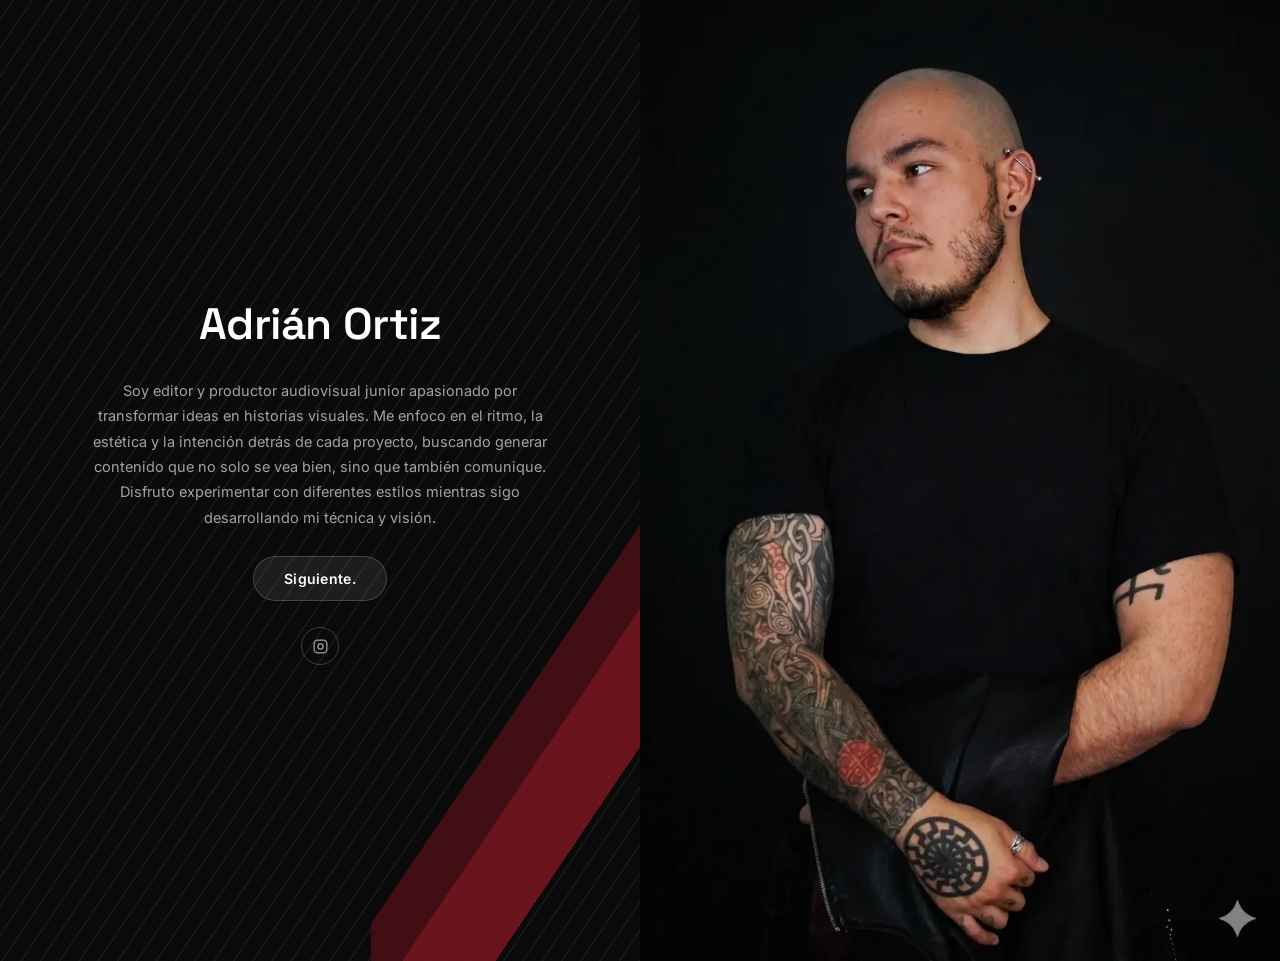
==== index.html @ 24fd785d "Establece Hola.html como index en la raiz y actualiza rutas" ====
<!DOCTYPE html>
<html lang="es">
<head>
<meta charset="UTF-8">
<meta name="viewport" content="width=device-width, initial-scale=1.0">
<title>Adrián Ortiz — Portafolio</title>
<link rel="preconnect" href="https://fonts.googleapis.com">
<link rel="preconnect" href="https://fonts.gstatic.com" crossorigin>
<link href="https://fonts.googleapis.com/css2?family=Space+Grotesk:wght@400;500;600;700&family=Inter:wght@400;500;600&display=swap" rel="stylesheet">
<link rel="stylesheet" href="/styles/Styles.css">
</head>
<body>

<div class="hola-split">

  <div class="hola-left">
    <div class="hola-content hola-reveal">
      <h1 class="hola-name">Adrián Ortiz </h1>
      <p class="hola-tagline">Soy editor y productor audiovisual junior apasionado por transformar ideas en historias visuales. Me enfoco en el ritmo, la estética y la intención detrás de cada proyecto, buscando generar contenido que no solo se vea bien, sino que también comunique. Disfruto experimentar con diferentes estilos mientras sigo desarrollando mi técnica y visión.</p>

      <a href="/pages/Menu.html" class="hola-next">Siguiente.</a>

      <a href="https://www.instagram.com/elborre_go?igsi=MTNsam81Ynk5bWp0eA==" target="_blank" rel="noopener" class="hola-social" aria-label="Instagram">
        <svg viewBox="0 0 24 24" fill="none" stroke="currentColor" stroke-width="1.8" stroke-linecap="round" stroke-linejoin="round">
          <rect x="3" y="3" width="18" height="18" rx="5"/>
          <circle cx="12" cy="12" r="3.6"/>
          <circle cx="17.2" cy="6.8" r="0.6" fill="currentColor" stroke="none"/>
        </svg>
      </a>
    </div>
  </div>

  <div class="hola-right">
      <img src="/src/Gemini_Generated_Image_mcw66hmcw66hmcw6.webp" alt="Adrián Ortiz">
  </div>

<script>
  window.addEventListener('DOMContentLoaded', ()=>{
    document.querySelectorAll('.hola-reveal').forEach(el=>{
      requestAnimationFrame(()=> el.classList.add('in'));
    });
  });
</script>

</body>
</html>
---- styles/Styles.css ----
:root{
  --navy:#0F2A52;
  --navy-tint:#F2F5FA;
  --ink:#0A0A0A;
  --gray:#6B7280;
  --line:#E4E6EA;
  --white:#FFFFFF;
  --maxw:1180px;

  /* Hola (landing) palette */
  --hola-bg:#0A0A0B;
  --hola-red:#7A1620;
  --hola-red-dim:#4A0E14;
  --hola-mut:rgba(255,255,255,.62);
}
*{box-sizing:border-box;margin:0;padding:0;}
html{scroll-behavior:smooth;}
body{
  background:var(--white);
  color:var(--ink);
  font-family:'Inter',system-ui,sans-serif;
  -webkit-font-smoothing:antialiased;
}
h1,h2,h3,.eyebrow,.logo{font-family:'Space Grotesk',sans-serif;}

/* ---------- HEADER ---------- */
header{
  position:sticky;top:0;z-index:50;
  background:rgba(255,255,255,.92);
  backdrop-filter:blur(8px);
  border-bottom:1px solid var(--line);
}
.nav-inner{
  max-width:var(--maxw);margin:0 auto;
  display:flex;align-items:center;justify-content:space-between;
  padding:22px 32px;
}
.nav-left{display:flex;gap:36px;align-items:center;}
.nav-left a{
  text-decoration:none;color:var(--gray);
  font-size:13px;letter-spacing:.12em;text-transform:uppercase;
  font-weight:600;transition:color .2s ease;
}
.nav-left a.active,.nav-left a:hover{color:var(--ink);}
.home-icon{width:22px;height:22px;color:var(--ink);}

/* ---------- SECTION SHELL ---------- */
section{max-width:var(--maxw);margin:0 auto;padding:0 32px;}
.intro{padding:88px 32px 56px;text-align:center;max-width:760px;margin:0 auto;}
.intro h1{font-size:34px;font-weight:700;letter-spacing:-.01em;margin-bottom:18px;}
.intro p{color:var(--gray);font-size:16px;line-height:1.7;}

.eyebrow{
  display:inline-flex;align-items:center;justify-content:center;
  background:var(--ink);color:var(--white);
  font-size:12px;font-weight:600;letter-spacing:.14em;
  text-transform:uppercase;
  border-radius:999px;padding:22px 30px;
  margin-bottom:28px;
}

/* ---------- SPLIT ROW (timeline-ruler divider) ---------- */
.row{
  position:relative;
  display:grid;
  grid-template-columns:1fr 1fr;
  gap:0 56px;
  padding:56px 0;
  border-top:1px solid var(--line);
}
.row:first-of-type{border-top:none;}
.row::before{
  content:'';
  position:absolute;
  top:0;bottom:0;left:50%;
  width:1px;
  background:repeating-linear-gradient(
    to bottom,
    var(--navy) 0 4px,
    transparent 4px 14px
  );
  margin-left:-28px;
  opacity:.5;
}
.col-text{padding-right:8px;}
.col-text .label{
  font-size:12px;font-weight:600;color:var(--navy);
  letter-spacing:.14em;text-transform:uppercase;margin-bottom:14px;
}
.col-text h3{font-size:22px;font-weight:600;margin-bottom:16px;letter-spacing:-.01em;}
.col-text p{color:var(--gray);font-size:15px;line-height:1.75;margin-bottom:14px;}
.col-text p:last-child{margin-bottom:0;}

.tools{display:flex;gap:12px;margin-top:22px;}
.tool-chip{
  display:flex;align-items:center;justify-content:center;
  width:44px;height:44px;border-radius:10px;
  border:1px solid var(--line);color:var(--navy);
  font-family:'Space Grotesk';font-weight:700;font-size:14px;
}

/* ---------- MEDIA FRAME (marco azul obscuro) ---------- */
.media-frame{
  border:2px dashed var(--navy);
  background:var(--navy-tint);
  border-radius:6px;
  min-height:340px;
  display:flex;flex-direction:column;align-items:center;justify-content:center;
  gap:12px;
  position:relative;
  overflow:hidden;
}
.media-frame .tag{
  position:absolute;top:10px;left:10px;
  background:var(--navy);color:var(--white);
  font-size:11px;font-weight:600;letter-spacing:.08em;text-transform:uppercase;
  padding:6px 10px;border-radius:4px;
}
.media-frame .placeholder-text{
  color:var(--navy);font-size:13px;font-weight:500;letter-spacing:.02em;
  text-align:center;padding:0 20px;
}
.play-dot{
  width:52px;height:52px;border-radius:50%;
  border:2px solid var(--navy);
  display:flex;align-items:center;justify-content:center;
}
.play-dot svg{width:18px;height:18px;fill:var(--navy);}

.media-frame.short{min-height:220px;}

.grid-4{
  display:grid;grid-template-columns:1fr 1fr;gap:2px;
  width:100%;height:100%;min-height:340px;
}
.grid-4 .cell{
  border:1px dashed var(--navy);
  display:flex;align-items:center;justify-content:center;
  font-size:11px;color:var(--navy);font-weight:600;
  letter-spacing:.06em;text-transform:uppercase;
  background:var(--navy-tint);
}

.caption{
  font-size:12px;color:var(--gray);text-align:center;
  margin-top:10px;font-style:italic;
}

/* ---------- FOOTER ---------- */
footer{
  border-top:1px solid var(--line);
  padding:48px 32px 64px;
  text-align:center;
  color:var(--gray);
  font-size:13px;
}

.back-to-top{
  position:fixed;right:24px;bottom:24px;z-index:40;
  width:46px;height:46px;border-radius:50%;
  background:var(--ink);color:var(--white);
  display:flex;align-items:center;justify-content:center;
  border:none;cursor:pointer;
  opacity:0;pointer-events:none;
  transition:opacity .25s ease, transform .25s ease;
}
.back-to-top.show{opacity:1;pointer-events:auto;}
.back-to-top:hover{transform:translateY(-3px);}
.back-to-top svg{width:18px;height:18px;}

.reveal{opacity:0;transform:translateY(14px);transition:opacity .6s ease, transform .6s ease;}
.reveal.in{opacity:1;transform:translateY(0);}

/* ---------- RESPONSIVE ---------- */
@media (max-width:860px){
  .nav-left{gap:22px;}
  .intro{padding:64px 24px 40px;}
  .intro h1{font-size:26px;}
  section{padding:0 20px;}
  .row{grid-template-columns:1fr;gap:24px;padding:36px 0;}
  .row::before{display:none;}
  .col-text{padding-right:0;}
  .media-frame,.grid-4{min-height:240px;}
}

/* ==========================================================
   HOLA (LANDING SPLIT-SCREEN) — dark, diagonal-stripe hero
   ========================================================== */
.hola-split{
  display:grid;
  grid-template-columns:1fr 1fr;
  min-height:100vh;
  background:var(--hola-bg);
}

/* ---------- LEFT: diagonal-stripe hero ---------- */
.hola-left{
  position:relative;
  display:flex;
  align-items:center;
  justify-content:center;
  padding:48px;
  background:var(--hola-bg);
  overflow:hidden;
}
.hola-left::before{
  content:'';
  position:absolute;
  inset:-30% -10%;
  background:repeating-linear-gradient(
    124deg,
    rgba(255,255,255,.05) 0 2px,
    transparent 2px 16px
  );
  pointer-events:none;
}
.hola-left::after{
  content:'';
  position:absolute;
  top:-25%;
  left:58%;
  width:120%;
  height:170%;
  background:linear-gradient(
    124deg,
    transparent 42%,
    var(--hola-red-dim) 42% 45%,
    var(--hola-red) 45% 50%,
    transparent 50%
  );
  opacity:.85;
  pointer-events:none;
}

.hola-content{
  position:relative;
  z-index:2;
  max-width:460px;
  text-align:center;
  display:flex;
  flex-direction:column;
  align-items:center;
  gap:26px;
}
.hola-name{
  font-family:'Space Grotesk',sans-serif;
  font-weight:600;
  font-size:44px;
  color:var(--white);
  letter-spacing:-.01em;
}
.hola-tagline{
  color:var(--hola-mut);
  font-size:14.5px;
  line-height:1.75;
}

.hola-next{
  display:inline-flex;
  align-items:center;
  justify-content:center;
  background:rgba(255,255,255,.08);
  border:1px solid rgba(255,255,255,.18);
  color:var(--white);
  font-family:'Inter',sans-serif;
  font-size:14px;
  font-weight:600;
  letter-spacing:.02em;
  padding:13px 30px;
  border-radius:999px;
  text-decoration:none;
  transition:background .2s ease, transform .2s ease, border-color .2s ease;
}
.hola-next:hover{
  background:rgba(255,255,255,.16);
  border-color:rgba(255,255,255,.32);
  transform:translateY(-2px);
}

.hola-social{
  display:flex;
  align-items:center;
  justify-content:center;
  width:38px;height:38px;
  border-radius:50%;
  border:1px solid rgba(255,255,255,.2);
  color:var(--hola-mut);
  transition:color .2s ease, border-color .2s ease, transform .2s ease;
}
.hola-social:hover{
  color:var(--white);
  border-color:rgba(255,255,255,.4);
  transform:translateY(-2px);
}
.hola-social svg{width:17px;height:17px;}

/* ---------- RIGHT: portrait ---------- */
.hola-right{
  position:relative;
  background:#000;
  min-height:100%;
}
.hola-right img{
  width:100%;
  height:100%;
  object-fit:cover;
  display:block;
}
.hola-right .hola-placeholder{
  position:absolute;
  inset:0;
  display:flex;
  align-items:center;
  justify-content:center;
  flex-direction:column;
  gap:10px;
  border:2px dashed rgba(255,255,255,.25);
  margin:20px;
  border-radius:8px;
  color:rgba(255,255,255,.5);
  font-size:13px;
  text-align:center;
  padding: 0 24px;
}

.hola-reveal{opacity:0;transform:translateY(16px);transition:opacity .8s ease, transform .8s ease;}
.hola-reveal.in{opacity:1;transform:translateY(0);}

@media (max-width:860px){
  .hola-split{grid-template-columns:1fr;}
  .hola-right{min-height:52vh;order:-1;}
  .hola-left{padding:56px 28px;min-height:48vh;}
  .hola-name{font-size:32px;}
}
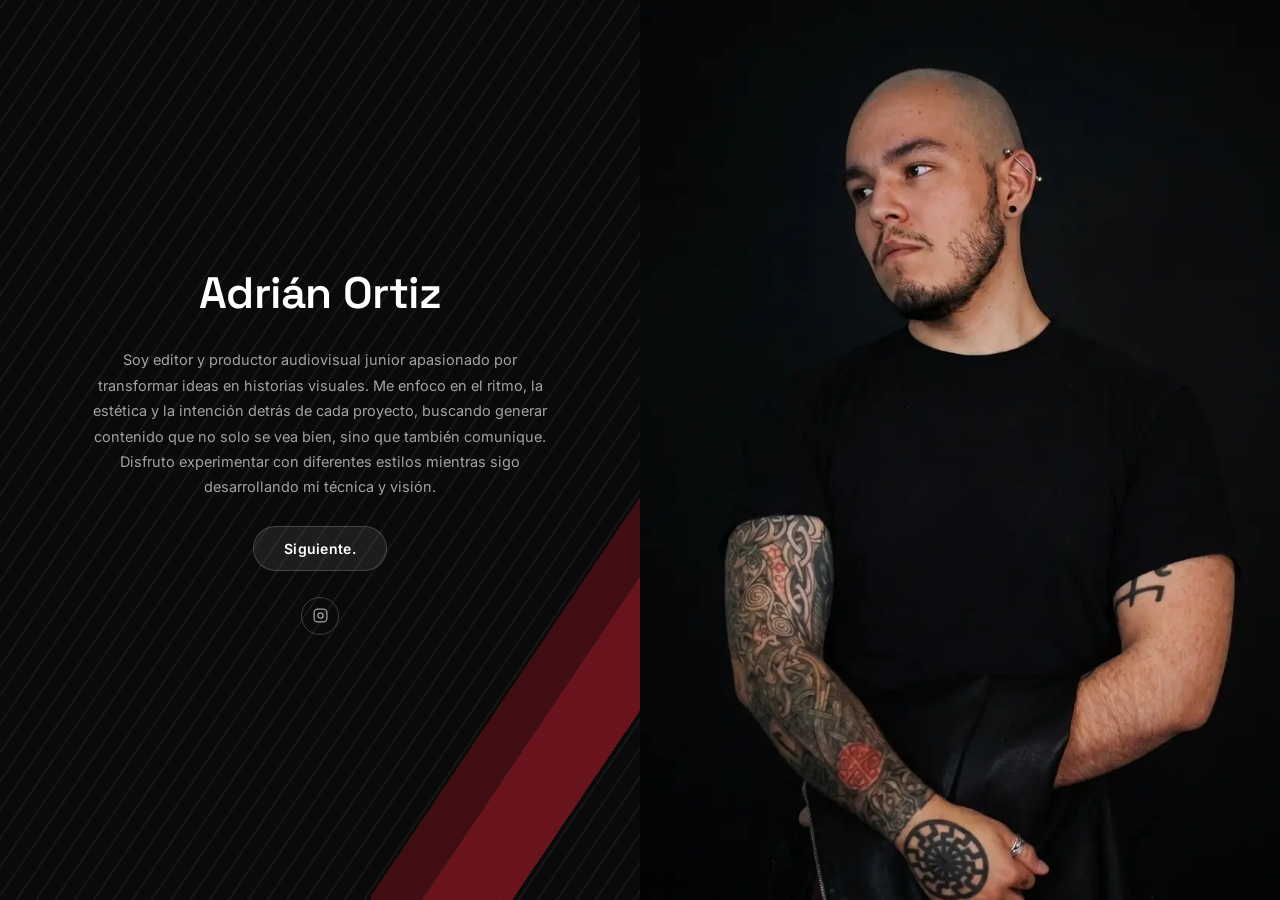
==== commit 673bfd27: "Corrigue rutas relativas en todas las paginas" ====
--- a/index.html
+++ b/index.html
@@ -7,7 +7,7 @@
 <link rel="preconnect" href="https://fonts.googleapis.com">
 <link rel="preconnect" href="https://fonts.gstatic.com" crossorigin>
 <link href="https://fonts.googleapis.com/css2?family=Space+Grotesk:wght@400;500;600;700&family=Inter:wght@400;500;600&display=swap" rel="stylesheet">
-<link rel="stylesheet" href="/styles/Styles.css">
+<link rel="stylesheet" href="./styles/Styles.css">
 </head>
 <body>
 
@@ -18,7 +18,7 @@
       <h1 class="hola-name">Adrián Ortiz </h1>
       <p class="hola-tagline">Soy editor y productor audiovisual junior apasionado por transformar ideas en historias visuales. Me enfoco en el ritmo, la estética y la intención detrás de cada proyecto, buscando generar contenido que no solo se vea bien, sino que también comunique. Disfruto experimentar con diferentes estilos mientras sigo desarrollando mi técnica y visión.</p>
 
-      <a href="/pages/Menu.html" class="hola-next">Siguiente.</a>
+      <a href="./pages/Menu.html" class="hola-next">Siguiente.</a>
 
       <a href="https://www.instagram.com/elborre_go?igsi=MTNsam81Ynk5bWp0eA==" target="_blank" rel="noopener" class="hola-social" aria-label="Instagram">
         <svg viewBox="0 0 24 24" fill="none" stroke="currentColor" stroke-width="1.8" stroke-linecap="round" stroke-linejoin="round">
@@ -31,7 +31,7 @@
   </div>
 
   <div class="hola-right">
-      <img src="/src/Gemini_Generated_Image_mcw66hmcw66hmcw6.webp" alt="Adrián Ortiz">
+      <img src="./src/portada.webp" alt="Adrián Ortiz">
   </div>
 
 <script>
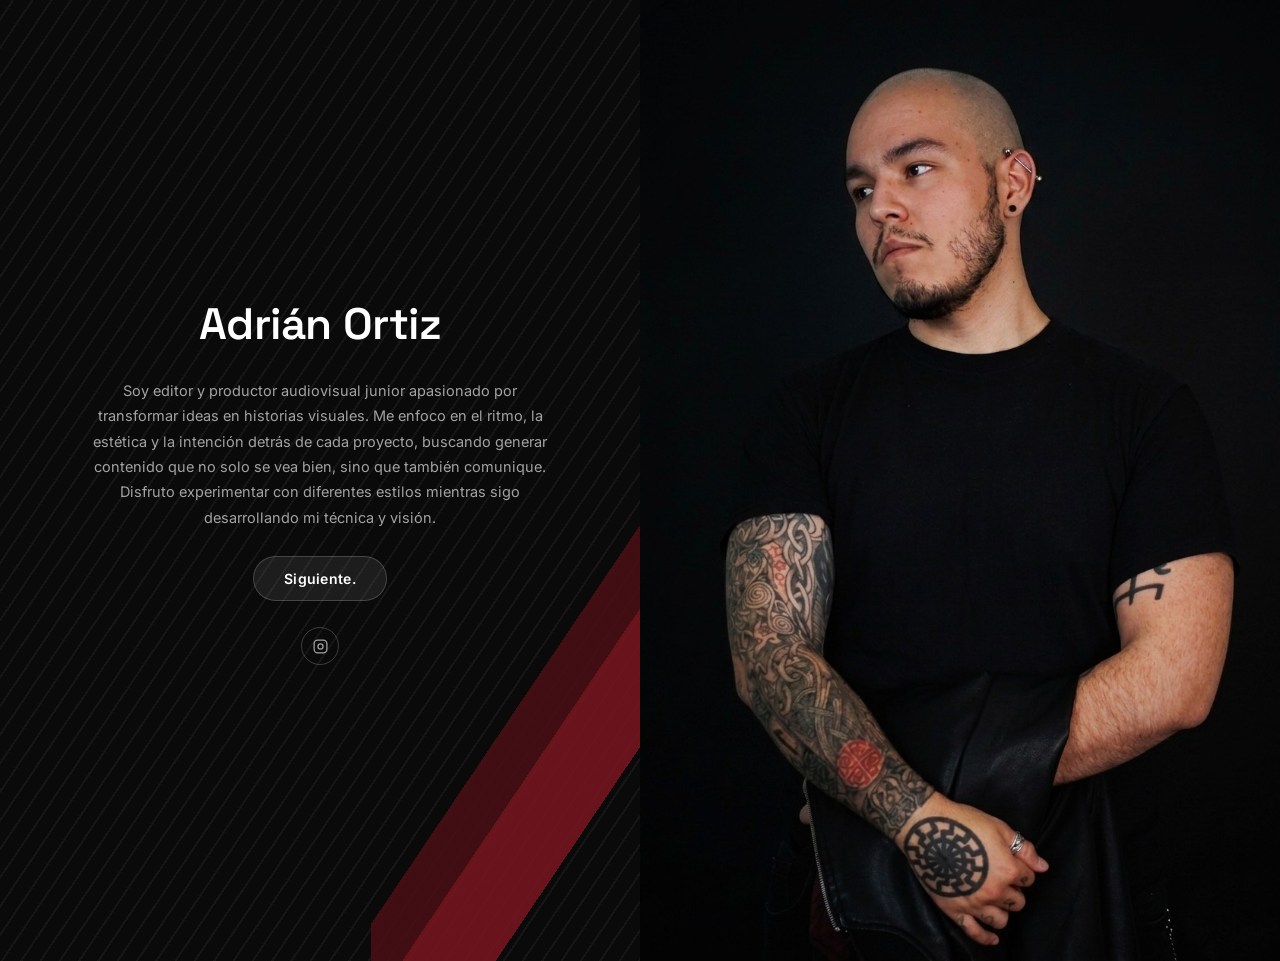
==== commit 0a20162b: "correccion de imagenes" ====
--- a/index.html
+++ b/index.html
@@ -31,7 +31,7 @@
   </div>
 
   <div class="hola-right">
-      <img src="./src/portada.webp" alt="Adrián Ortiz">
+      <img src="./src/portada.jpg" alt="Adrián Ortiz">
   </div>
 
 <script>
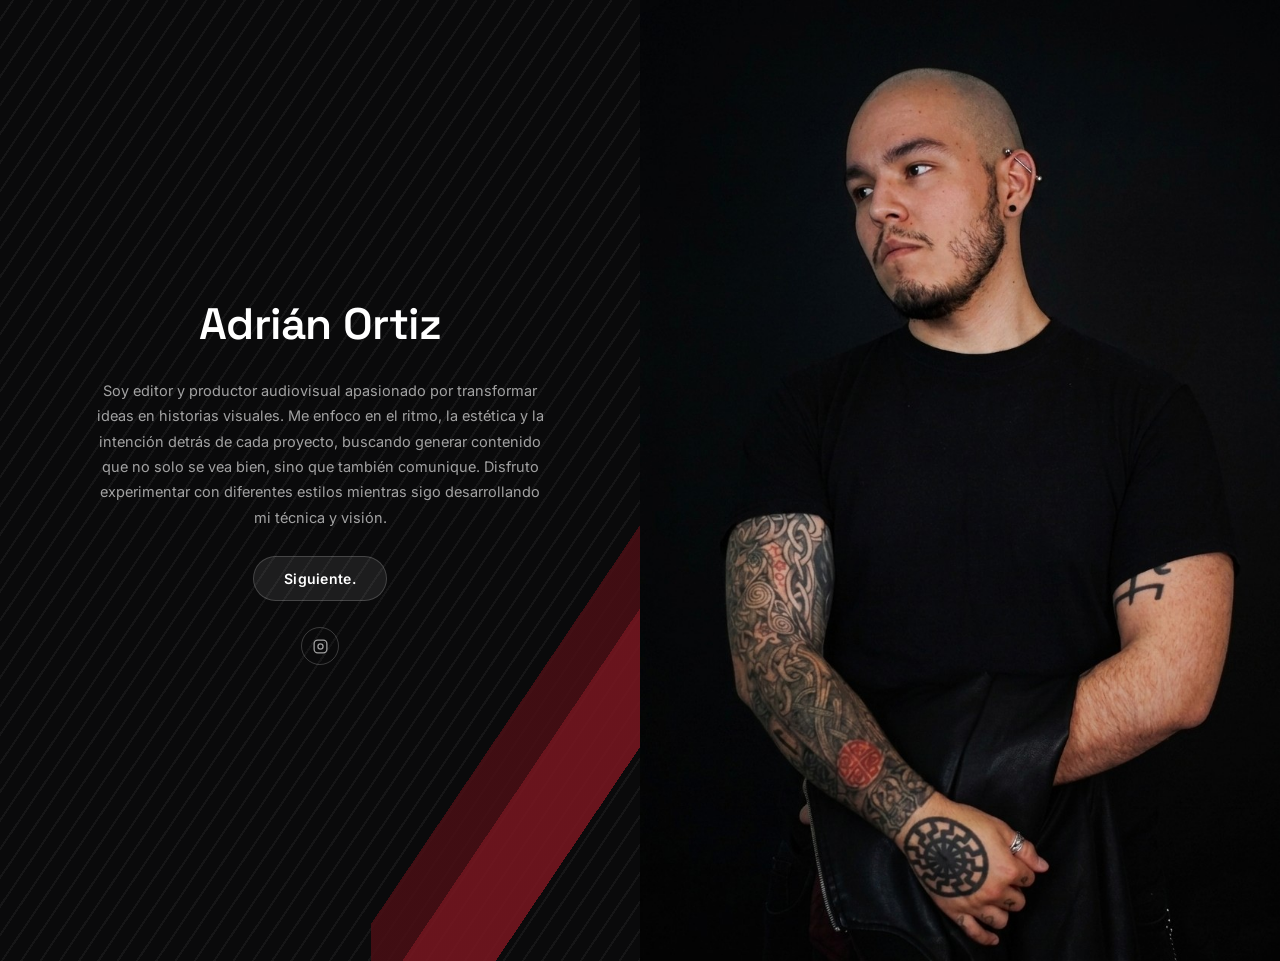
==== commit 01f61c05: "Correccion bug seleccion de menu estatico negritas mas modificaciones de texto y correcciones" ====
--- a/index.html
+++ b/index.html
@@ -16,7 +16,7 @@
   <div class="hola-left">
     <div class="hola-content hola-reveal">
       <h1 class="hola-name">Adrián Ortiz </h1>
-      <p class="hola-tagline">Soy editor y productor audiovisual junior apasionado por transformar ideas en historias visuales. Me enfoco en el ritmo, la estética y la intención detrás de cada proyecto, buscando generar contenido que no solo se vea bien, sino que también comunique. Disfruto experimentar con diferentes estilos mientras sigo desarrollando mi técnica y visión.</p>
+      <p class="hola-tagline">Soy editor y productor audiovisual apasionado por transformar ideas en historias visuales. Me enfoco en el ritmo, la estética y la intención detrás de cada proyecto, buscando generar contenido que no solo se vea bien, sino que también comunique. Disfruto experimentar con diferentes estilos mientras sigo desarrollando mi técnica y visión.</p>
 
       <a href="./pages/Menu.html" class="hola-next">Siguiente.</a>
 
